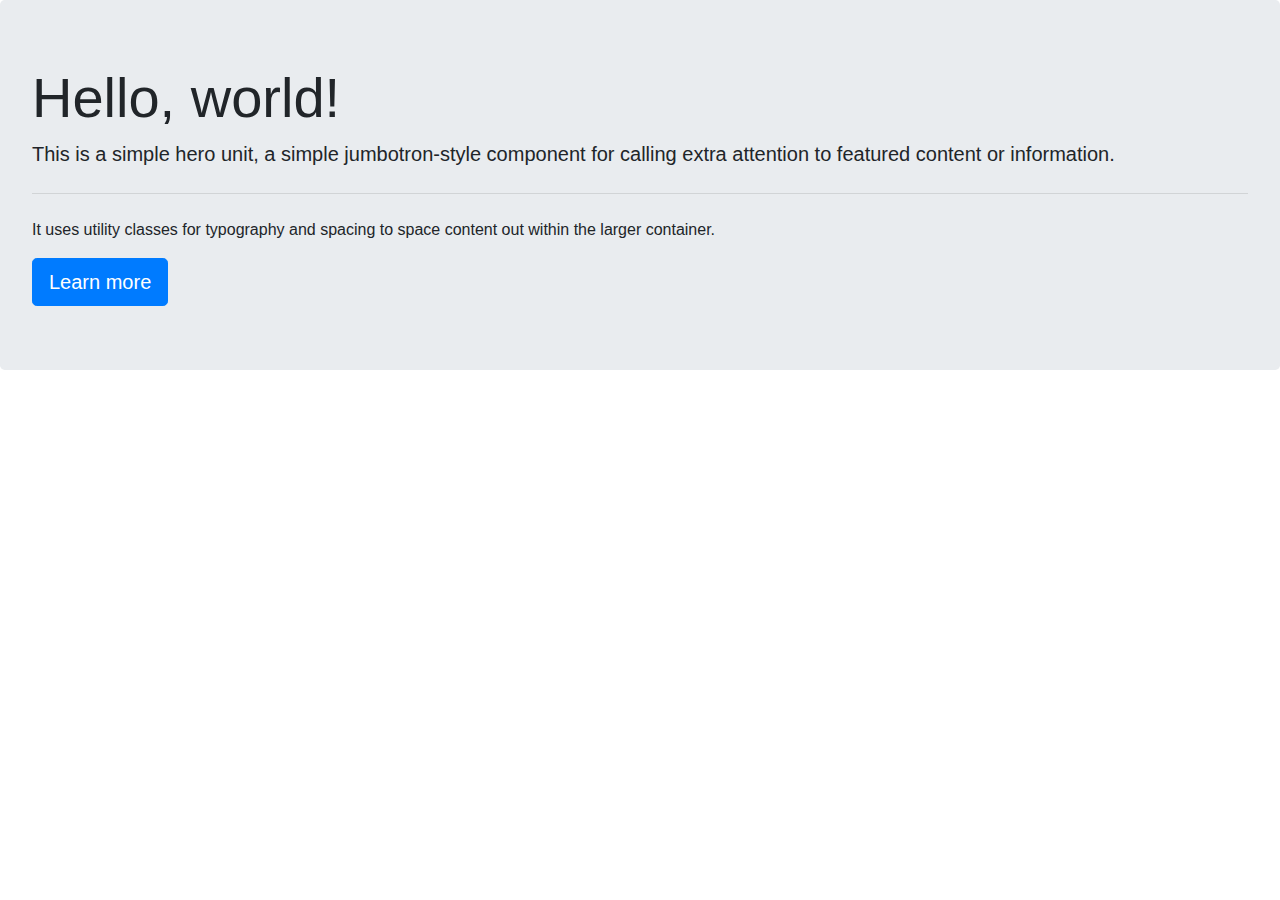
==== Code/boostrap-activity/Unsolved/index.html @ 983cc1f2 "added file" ====
<!DOCTYPE html>
<html lang="en">
  <head>
    <!-- Required meta tags -->
    <meta charset="utf-8" />
    <meta
      name="viewport"
      content="width=device-width, initial-scale=1, shrink-to-fit=no"
    />

    <!-- Add Bootstrap CSS Here on line 10-->
    <link
      rel="stylesheet"
      href="https://stackpath.bootstrapcdn.com/bootstrap/4.3.1/css/bootstrap.min.css"
      integrity="sha384-ggOyR0iXCbMQv3Xipma34MD+dH/1fQ784/j6cY/iJTQUOhcWr7x9JvoRxT2MZw1T"
      crossorigin="anonymous"
    />
    <!-- This is REQUIRED for bootstrap to work correctly -->

    <!-- This stylesheet is an example of how you can add your own stylesheet to customize bootstrap components. Notice how it is loaded 2nd to the required bootstrap stylesheet. This is so our stylesheet will overwrite bootstrap classes when we apply the same class but different styles to the stylsheet -->
    <link rel="stylesheet" href="css/index.css" />

    <title>UX/UI Bootstrap Template</title>
  </head>
  <body>
    <!-- Paste Navigation Code Below -->

    <!-- Paste Jumbotron Code Below-->
    <div class="jumbotron">
      <h1 class="display-4">Hello, world!</h1>
      <p class="lead">
        This is a simple hero unit, a simple jumbotron-style component for
        calling extra attention to featured content or information.
      </p>
      <hr class="my-4" />
      <p>
        It uses utility classes for typography and spacing to space content out
        within the larger container.
      </p>
      <a class="btn btn-primary btn-lg" href="#" role="button">Learn more</a>
    </div>

    <!-- Add columns, rows, and cards Below -->

    <!-- Add form group below -->

    <!-- Modal -->

    <!-- Optional JavaScript -->
    <!-- jQuery first, then Popper.js, then Bootstrap JS -->
    <!-- THE BELOW SCRIPT TAGS ARE REQUIRED FOR CERTAIN COMPONENTS IN BOOTSTRAP -->
    <script
      src="https://code.jquery.com/jquery-3.3.1.slim.min.js"
      integrity="sha384-q8i/X+965DzO0rT7abK41JStQIAqVgRVzpbzo5smXKp4YfRvH+8abtTE1Pi6jizo"
      crossorigin="anonymous"
    ></script>
    <script
      src="https://cdnjs.cloudflare.com/ajax/libs/popper.js/1.14.7/umd/popper.min.js"
      integrity="sha384-UO2eT0CpHqdSJQ6hJty5KVphtPhzWj9WO1clHTMGa3JDZwrnQq4sF86dIHNDz0W1"
      crossorigin="anonymous"
    ></script>
    <script
      src="https://stackpath.bootstrapcdn.com/bootstrap/4.3.1/js/bootstrap.min.js"
      integrity="sha384-JjSmVgyd0p3pXB1rRibZUAYoIIy6OrQ6VrjIEaFf/nJGzIxFDsf4x0xIM+B07jRM"
      crossorigin="anonymous"
    ></script>
  </body>
</html>
---- Code/boostrap-activity/Unsolved/css/index.css ----
footer {
  position: absolute;
  width: 100%;
  height: 60px;
  line-height: 60px;
  background-color: #f5f5f5;
  margin-top: 50px;
}

.card {

}
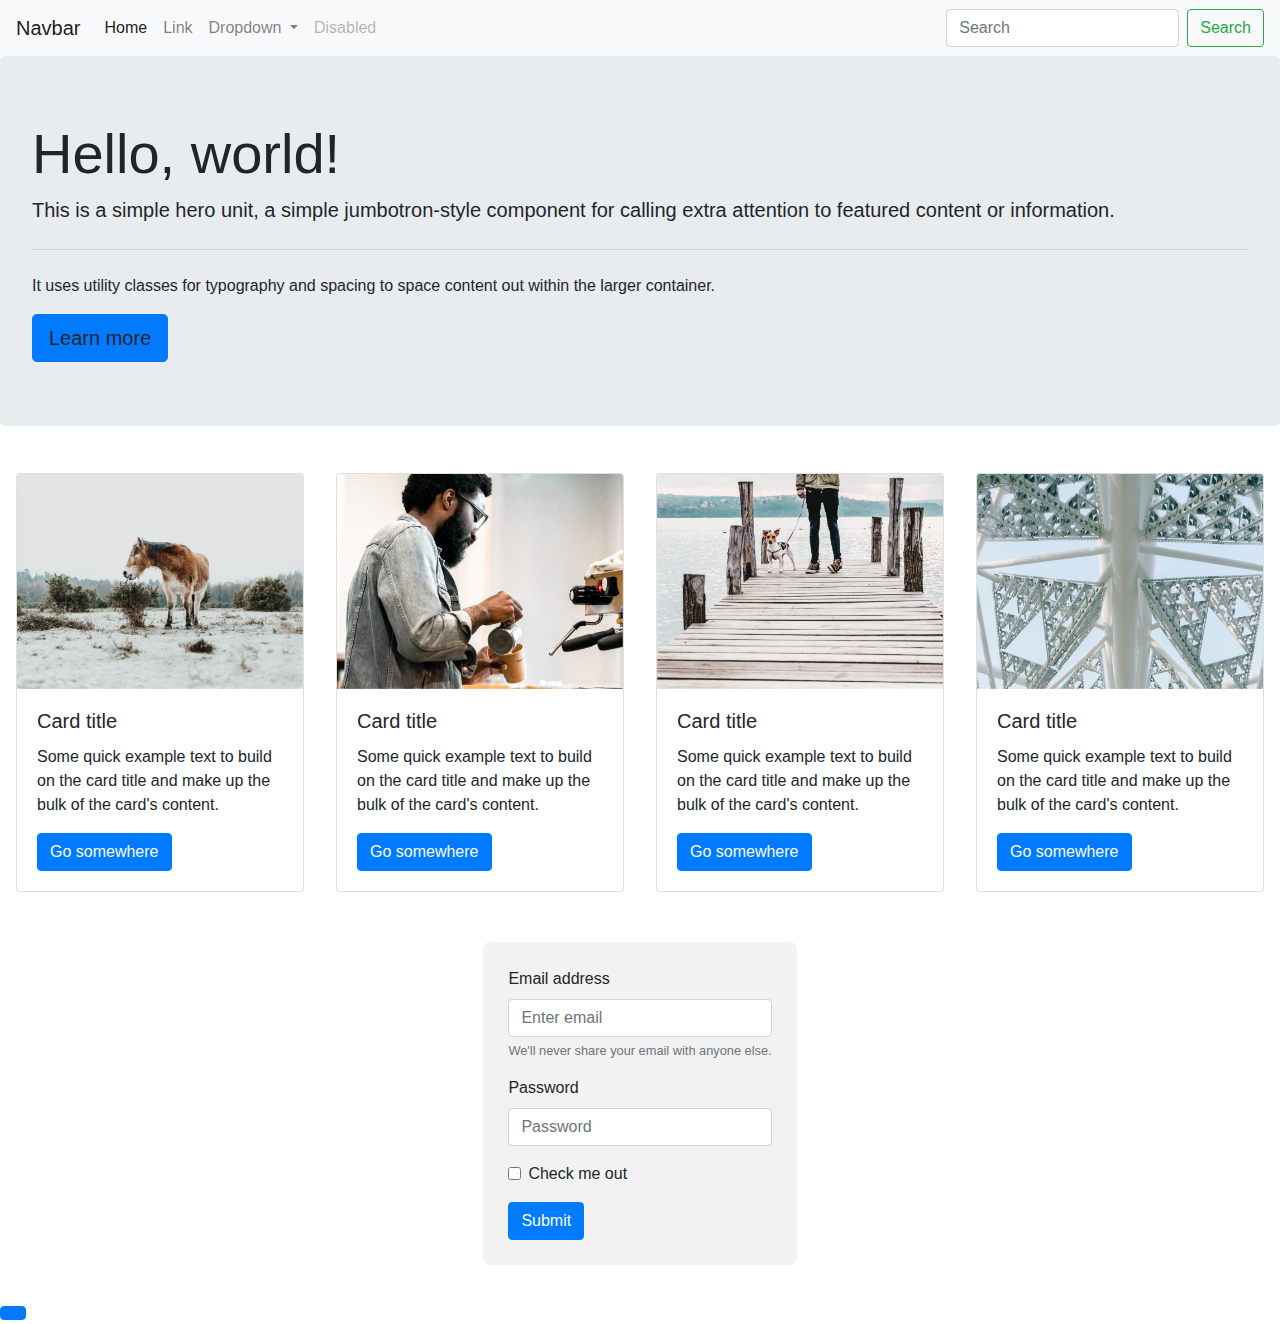
==== commit 340f8ac3: "fasf" ====
--- a/Code/boostrap-activity/Unsolved/index.html
+++ b/Code/boostrap-activity/Unsolved/index.html
@@ -24,6 +24,72 @@
   </head>
   <body>
     <!-- Paste Navigation Code Below -->
+    <nav class="navbar navbar-expand-lg navbar-light bg-light">
+      <a class="navbar-brand" href="#">Navbar</a>
+      <button
+        class="navbar-toggler"
+        type="button"
+        data-toggle="collapse"
+        data-target="#navbarSupportedContent"
+        aria-controls="navbarSupportedContent"
+        aria-expanded="false"
+        aria-label="Toggle navigation"
+      >
+        <span class="navbar-toggler-icon"></span>
+      </button>
+
+      <div class="collapse navbar-collapse" id="navbarSupportedContent">
+        <ul class="navbar-nav mr-auto">
+          <li class="nav-item active">
+            <a class="nav-link" href="#"
+              >Home <span class="sr-only">(current)</span></a
+            >
+          </li>
+          <li class="nav-item">
+            <a class="nav-link" href="#">Link</a>
+          </li>
+          <li class="nav-item dropdown">
+            <a
+              class="nav-link dropdown-toggle"
+              href="#"
+              id="navbarDropdown"
+              role="button"
+              data-toggle="dropdown"
+              aria-haspopup="true"
+              aria-expanded="false"
+            >
+              Dropdown
+            </a>
+            <div class="dropdown-menu" aria-labelledby="navbarDropdown">
+              <a class="dropdown-item" href="#">Action</a>
+              <a class="dropdown-item" href="#">Another action</a>
+              <div class="dropdown-divider"></div>
+              <a class="dropdown-item" href="#">Something else here</a>
+            </div>
+          </li>
+          <li class="nav-item">
+            <a
+              class="nav-link disabled"
+              href="#"
+              tabindex="-1"
+              aria-disabled="true"
+              >Disabled</a
+            >
+          </li>
+        </ul>
+        <form class="form-inline my-2 my-lg-0">
+          <input
+            class="form-control mr-sm-2"
+            type="search"
+            placeholder="Search"
+            aria-label="Search"
+          />
+          <button class="btn btn-outline-success my-2 my-sm-0" type="submit">
+            Search
+          </button>
+        </form>
+      </div>
+    </nav>
 
     <!-- Paste Jumbotron Code Below-->
     <div class="jumbotron">
@@ -37,15 +103,162 @@
         It uses utility classes for typography and spacing to space content out
         within the larger container.
       </p>
-      <a class="btn btn-primary btn-lg" href="#" role="button">Learn more</a>
+      <a
+        class="btn btn-primary btn-lg"
+        role="button"
+        data-toggle="modal"
+        data-target="#exampleModal"
+        >Learn more</a
+      >
     </div>
 
     <!-- Add columns, rows, and cards Below -->
-
+    <div class="container-fluid">
+      <div class="row">
+        <div class="cardContainer col-lg-3 col-md-6 col-sm-12">
+          <div class="card" style="width: 18rem;">
+            <img src="./images/4_card.png" class="card-img-top" alt="..." />
+            <div class="card-body">
+              <h5 class="card-title">Card title</h5>
+              <p class="card-text">
+                Some quick example text to build on the card title and make up
+                the bulk of the card's content.
+              </p>
+              <a href="#" class="btn btn-primary">Go somewhere</a>
+            </div>
+          </div>
+        </div>
+        <div class="cardContainer col-lg-3 col-md-6 col-sm-12">
+          <div class="card" style="width: 18rem;">
+            <img src="./images/1_card.png" class="card-img-top" alt="..." />
+            <div class="card-body">
+              <h5 class="card-title">Card title</h5>
+              <p class="card-text">
+                Some quick example text to build on the card title and make up
+                the bulk of the card's content.
+              </p>
+              <a href="#" class="btn btn-primary">Go somewhere</a>
+            </div>
+          </div>
+        </div>
+        <div class="cardContainer col-lg-3 col-md-6 col-sm-12">
+          <div class="card" style="width: 18rem;">
+            <img src="./images/2_card.png" class="card-img-top" alt="..." />
+            <div class="card-body">
+              <h5 class="card-title">Card title</h5>
+              <p class="card-text">
+                Some quick example text to build on the card title and make up
+                the bulk of the card's content.
+              </p>
+              <a href="#" class="btn btn-primary">Go somewhere</a>
+            </div>
+          </div>
+        </div>
+        <div class="cardContainer col-lg-3 col-md-6 col-sm-12">
+          <div class="card" style="width: 18rem;">
+            <img src="./images/3_card.png" class="card-img-top" alt="..." />
+            <div class="card-body">
+              <h5 class="card-title">Card title</h5>
+              <p class="card-text">
+                Some quick example text to build on the card title and make up
+                the bulk of the card's content.
+              </p>
+              <a href="#" class="btn btn-primary">Go somewhere</a>
+            </div>
+          </div>
+        </div>
+      </div>
+    </div>
     <!-- Add form group below -->
+    <section>
+      <div class="container-fluid signUp">
+        <div class="row">
+          <form>
+            <div class="form-group">
+              <label for="exampleInputEmail1">Email address</label>
+              <input
+                type="email"
+                class="form-control"
+                id="exampleInputEmail1"
+                aria-describedby="emailHelp"
+                placeholder="Enter email"
+              />
+              <small id="emailHelp" class="form-text text-muted"
+                >We'll never share your email with anyone else.</small
+              >
+            </div>
+            <div class="form-group">
+              <label for="exampleInputPassword1">Password</label>
+              <input
+                type="password"
+                class="form-control"
+                id="exampleInputPassword1"
+                placeholder="Password"
+              />
+            </div>
+            <div class="form-group form-check">
+              <input
+                type="checkbox"
+                class="form-check-input"
+                id="exampleCheck1"
+              />
+              <label class="form-check-label" for="exampleCheck1"
+                >Check me out</label
+              >
+            </div>
+            <button type="submit" class="btn btn-primary">Submit</button>
+          </form>
+        </div>
+      </div>
+    </section>
 
     <!-- Modal -->
-
+    <!-- Button trigger modal -->
+    <button
+      type="button"
+      class="btn btn-primary"
+      data-toggle="modal"
+      data-target="#exampleModal"
+    ></button>
+
+    <!-- Modal -->
+    <div
+      class="modal fade"
+      id="exampleModal"
+      tabindex="-1"
+      role="dialog"
+      aria-labelledby="exampleModalLabel"
+      aria-hidden="true"
+    >
+      <div class="modal-dialog" role="document">
+        <div class="modal-content">
+          <div class="modal-header">
+            <h5 class="modal-title" id="exampleModalLabel">Modal title</h5>
+            <button
+              type="button"
+              class="close"
+              data-dismiss="modal"
+              aria-label="Close"
+            >
+              <span aria-hidden="true">&times;</span>
+            </button>
+          </div>
+          <div class="modal-body">
+            ...
+          </div>
+          <div class="modal-footer">
+            <button
+              type="button"
+              class="btn btn-secondary"
+              data-dismiss="modal"
+            >
+              Close
+            </button>
+            <button type="button" class="btn btn-primary">Save changes</button>
+          </div>
+        </div>
+      </div>
+    </div>
     <!-- Optional JavaScript -->
     <!-- jQuery first, then Popper.js, then Bootstrap JS -->
     <!-- THE BELOW SCRIPT TAGS ARE REQUIRED FOR CERTAIN COMPONENTS IN BOOTSTRAP -->
--- a/Code/boostrap-activity/Unsolved/css/index.css
+++ b/Code/boostrap-activity/Unsolved/css/index.css
@@ -8,5 +8,12 @@
 }
 
 .card {
+  margin: 15px auto;
+}
 
+.signUp form {
+  margin: 35px auto;
+  background-color: #f2f2f2;
+  padding: 25px;
+  border-radius: 7px;
 }
